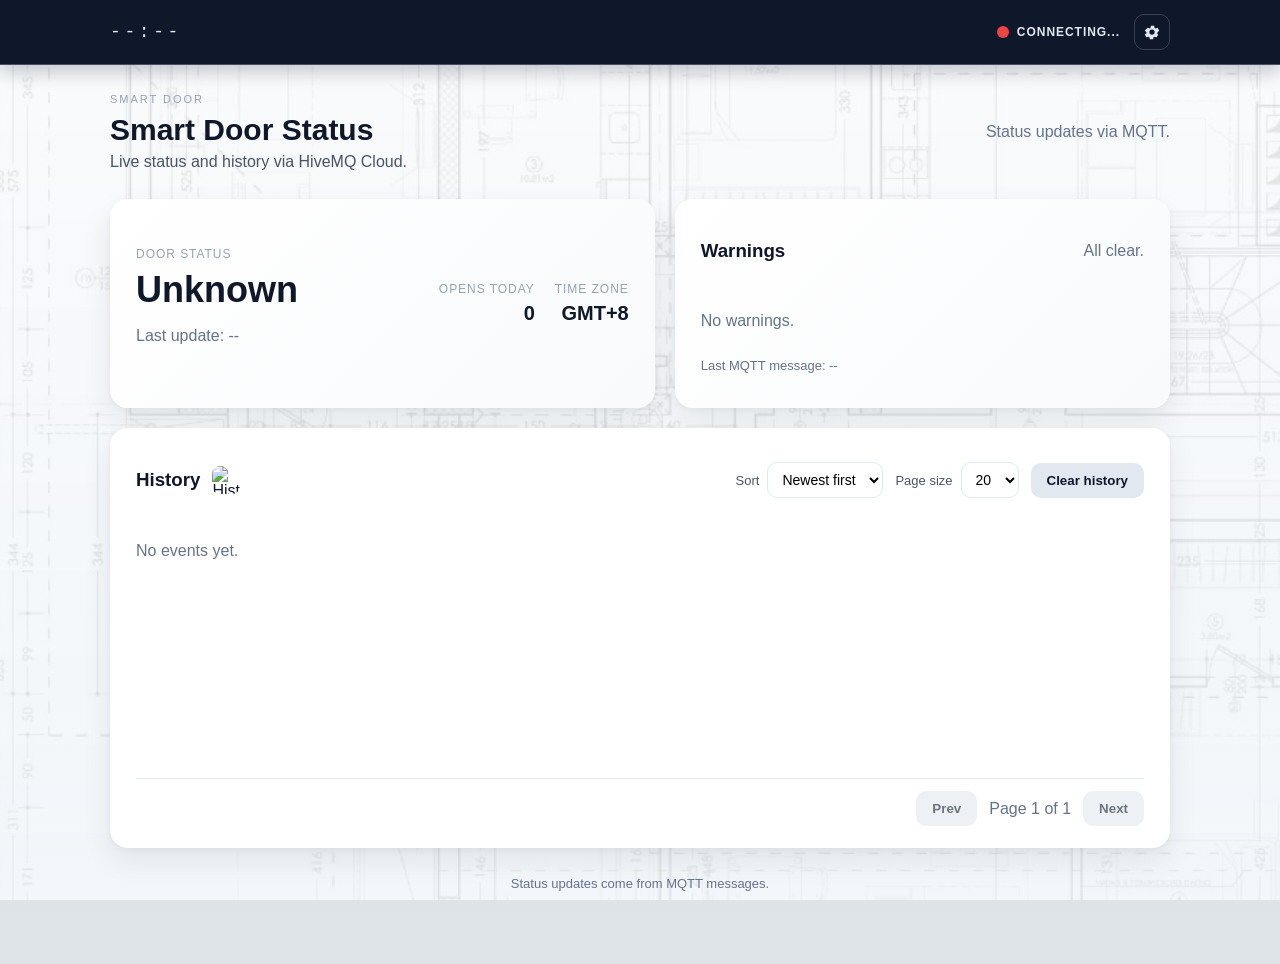
==== index.html @ 29e1babc "Add files via upload" ====
<!doctype html>
<html lang="en">
  <head>
    <meta charset="utf-8" />
    <meta name="viewport" content="width=device-width, initial-scale=1" />
    <title>Smart Door Dashboard</title>
    <link rel="stylesheet" href="styles.css" />
    <script src="https://unpkg.com/mqtt/dist/mqtt.min.js" defer></script>
    <script src="https://www.gstatic.com/firebasejs/9.23.0/firebase-app-compat.js" defer></script>
    <script src="https://www.gstatic.com/firebasejs/9.23.0/firebase-database-compat.js" defer></script>
    <script src="app.js" defer></script>
  </head>
  <body>
      <div class="topbar">
        <div class="topbar-inner">
          <span id="clockDisplay" class="topbar-title clock">--:--</span>
        <div class="topbar-right">
          <div id="connectionStatus" class="connection disconnected">
            <span id="connectionDot" class="dot" aria-hidden="true"></span>
            <span id="connectionText">Disconnected</span>
          </div>
          <button id="openSettingsBtn" class="icon-button" aria-label="Settings">
            <svg viewBox="0 0 24 24" aria-hidden="true">
              <path
                d="M19.4 13.5c.04-.5.04-1 0-1.5l2-1.5a.5.5 0 0 0 .12-.65l-1.9-3.2a.5.5 0 0 0-.6-.2l-2.3.9a7.1 7.1 0 0 0-1.3-.8l-.4-2.4a.5.5 0 0 0-.5-.4h-3.6a.5.5 0 0 0-.5.4l-.4 2.4c-.45.2-.9.46-1.3.8l-2.3-.9a.5.5 0 0 0-.6.2L2.5 9.9a.5.5 0 0 0 .12.65l2 1.5c-.04.5-.04 1 0 1.5l-2 1.5a.5.5 0 0 0-.12.65l1.9 3.2a.5.5 0 0 0 .6.2l2.3-.9c.4.34.85.6 1.3.8l.4 2.4a.5.5 0 0 0 .5.4h3.6a.5.5 0 0 0 .5-.4l.4-2.4c.45-.2.9-.46 1.3-.8l2.3.9a.5.5 0 0 0 .6-.2l1.9-3.2a.5.5 0 0 0-.12-.65l-2-1.5ZM12 15.5a3.5 3.5 0 1 1 0-7 3.5 3.5 0 0 1 0 7Z"
              />
            </svg>
          </button>
        </div>
      </div>
    </div>
    <div class="page">
      <header class="header">
        <div class="header-title">
          <p class="eyebrow">Smart Door</p>
          <h1>Smart Door Status</h1>
          <p class="subtitle">Live status and history via HiveMQ Cloud.</p>
        </div>
        <div class="header-actions">
          <span class="muted">Status updates via MQTT.</span>
        </div>
      </header>

      <main class="dashboard">
        <section class="card status-card">
          <div class="status-left">
            <p class="label">Door status</p>
            <h2 id="doorStatus">Unknown</h2>
            <p class="muted" id="lastUpdate">Last update: --</p>
          </div>
          <div class="status-right">
            <div class="metric">
              <p class="label">Opens today</p>
              <p id="opensToday" class="metric-value">0</p>
            </div>
            <div class="metric">
              <p class="label">Time zone</p>
              <p class="metric-value">GMT+8</p>
            </div>
          </div>
        </section>

        <section class="card warnings-card">
          <div class="card-header">
            <h3>Warnings</h3>
            <p id="warningSummary" class="muted">All clear.</p>
          </div>
          <div id="warningList" class="warning-list">
            <p class="muted">No warnings.</p>
          </div>
          <p class="muted small" id="lastMessageTime">
            Last MQTT message: --
          </p>
        </section>

        <section class="card history-card">
          <div class="card-header">
            <div class="history-title">
              <h3>History</h3>
              <img
                class="history-gif"
                src="https://media3.giphy.com/media/v1.Y2lkPTc5MGI3NjExeDA1eXB2bHI0MXp4M2Z0czA5ejc0cGJvNnluMmUyMWRzOGY2cXR5ayZlcD12MV9pbnRlcm5hbF9naWZfYnlfaWQmY3Q9Zw/3WdUt1PX5mlSo/giphy.gif"
                alt="History animation"
                loading="lazy"
              />
            </div>
            <div class="history-actions">
              <label class="inline-label">
                Sort
                <select id="historySort" class="select">
                  <option value="desc">Newest first</option>
                  <option value="asc">Oldest first</option>
                </select>
              </label>
              <label class="inline-label">
                Page size
                <select id="historyPageSize" class="select">
                  <option value="10">10</option>
                  <option value="20" selected>20</option>
                  <option value="50">50</option>
                </select>
              </label>
              <button id="clearHistoryBtn" class="button">Clear history</button>
            </div>
          </div>
          <div id="historyList" class="history-list">
            <p class="muted">No events yet.</p>
          </div>
          <div class="history-footer">
            <div class="history-pagination">
              <button id="historyPrevBtn" class="button">Prev</button>
              <span id="historyPageInfo" class="muted">Page 1 of 1</span>
              <button id="historyNextBtn" class="button">Next</button>
            </div>
          </div>
        </section>
      </main>

      <footer class="footer">
        <p class="muted">Status updates come from MQTT messages.</p>
      </footer>
    </div>

    <div id="settingsModal" class="modal" aria-hidden="true">
      <div class="modal-content card">
        <div class="card-header">
          <h3>Connection settings</h3>
          <button id="closeSettingsBtn" class="button">Close</button>
        </div>
        <div class="settings-grid">
          <label>
            Host
            <input
              id="hostInput"
              type="text"
              value="7be06ef8e93a46229e1aac740a263c7d.s1.eu.hivemq.cloud"
            />
          </label>
          <label>
            Port
            <input id="portInput" type="number" placeholder="8884" />
          </label>
          <label>
            Topic
            <input id="topicInput" type="text" placeholder="smartdoor/status" />
          </label>
          <label>
            Username
            <input id="usernameInput" type="text" placeholder="HiveMQ username" />
          </label>
          <label>
            Password
            <input id="passwordInput" type="password" placeholder="HiveMQ password" />
          </label>
        </div>
        <div class="modal-actions">
          <button id="connectBtn" class="button primary">Connect</button>
          <button id="disconnectBtn" class="button">Disconnect</button>
        </div>
        <p class="muted small">
          Uses secure WebSockets (wss). Save settings and connect.
        </p>
      </div>
    </div>

    <div id="warningModal" class="modal" aria-hidden="true">
      <div class="modal-content card">
        <div class="card-header">
          <h3>Warning details</h3>
          <button id="closeWarningBtn" class="button">Close</button>
        </div>
        <div id="warningDetails" class="warning-details"></div>
      </div>
    </div>
  </body>
</html>
---- styles.css ----
* {
  box-sizing: border-box;
}

html {
  background: #0f172a;
}

body {
  background-color: #0f172a;
  overscroll-behavior: none;
}

body {
  margin: 0;
  font-family: "Inter", "Segoe UI", Arial, sans-serif;
  color: #0f172a;
  background:
    linear-gradient(rgba(248, 250, 252, 0.88), rgba(241, 245, 249, 0.92)),
    url("autocad2-1.jpg") center / cover no-repeat fixed;
}

@supports (-webkit-touch-callout: none) {
  body {
    background-attachment: scroll;
  }
}

.topbar {
  position: sticky;
  top: 0;
  z-index: 10;
  width: 100%;
  border-bottom: 1px solid rgba(148, 163, 184, 0.4);
  background: #0f172a;
  color: #e2e8f0;
  font-size: 12px;
  letter-spacing: 0.08em;
  text-transform: uppercase;
  box-shadow: 0 8px 16px rgba(15, 23, 42, 0.2);
}

.topbar::after {
  content: "";
  position: absolute;
  left: 0;
  right: 0;
  bottom: 100%;
  height: 1px;
  background: #0f172a;
}

.topbar::before {
  content: "";
  position: absolute;
  left: 0;
  right: 0;
  top: calc(-40px - env(safe-area-inset-top));
  height: calc(40px + env(safe-area-inset-top));
  background: #0f172a;
}

.topbar-inner {
  max-width: 1100px;
  margin: 0 auto;
  padding: calc(14px + env(safe-area-inset-top)) 20px 14px;
  display: flex;
  justify-content: space-between;
  align-items: center;
}

.topbar-right {
  display: flex;
  align-items: center;
  gap: 14px;
}

.topbar-title {
  font-weight: 600;
}

.clock {
  font-family: "Segment7", "Digital-7", "DS-Digital", "Courier New", monospace;
  font-size: 18px;
  letter-spacing: 0.2em;
  font-weight: 500;
}

.clock.tick {
  animation: clockTick 0.35s ease-in-out;
}

@keyframes clockTick {
  0% {
    opacity: 0.5;
    transform: translateY(-2px);
  }
  100% {
    opacity: 1;
    transform: translateY(0);
  }
}
.icon-button {
  background: transparent;
  border: 1px solid rgba(226, 232, 240, 0.2);
  width: 36px;
  height: 36px;
  border-radius: 10px;
  display: inline-flex;
  align-items: center;
  justify-content: center;
  cursor: pointer;
  color: #e2e8f0;
}

.icon-button svg {
  width: 18px;
  height: 18px;
  fill: currentColor;
}

.page {
  max-width: 1100px;
  margin: 0 auto;
  padding: 28px 20px 60px;
}

.header {
  display: flex;
  justify-content: space-between;
  align-items: center;
  margin-bottom: 28px;
  gap: 16px;
}

.header-actions {
  display: flex;
  align-items: center;
  gap: 12px;
}

.header-title h1 {
  margin: 8px 0 6px;
  font-size: 30px;
}

.eyebrow {
  text-transform: uppercase;
  letter-spacing: 0.18em;
  font-size: 11px;
  color: #94a3b8;
  margin: 0;
}

h1 {
  margin: 0 0 6px;
  font-size: 28px;
}

.subtitle {
  margin: 0;
  color: #475569;
}

.connection {
  display: flex;
  align-items: center;
  gap: 8px;
  font-weight: 600;
  color: #e2e8f0;
}

.connection.connected {
  color: #22c55e;
}

.connection.disconnected {
  color: #ef4444;
}

.dot {
  width: 12px;
  height: 12px;
  border-radius: 50%;
  background: #ef4444;
}

.dot.connected {
  background: #22c55e;
}

.dot.error {
  background: #ef4444;
}

.card {
  background: #ffffff;
  border-radius: 18px;
  padding: 22px 26px;
  box-shadow:
    0 12px 30px rgba(15, 23, 42, 0.08),
    0 2px 6px rgba(15, 23, 42, 0.04);
  margin-bottom: 0;
}

.dashboard {
  display: grid;
  grid-template-columns: 1fr;
  gap: 20px;
}

.status-card {
  display: flex;
  justify-content: space-between;
  gap: 24px;
  align-items: center;
  background: linear-gradient(135deg, #ffffff 0%, #f8fafc 100%);
}

.status-left h2 {
  font-size: 36px;
  margin: 8px 0 6px;
}

.pulse {
  animation: pulse 1.2s ease-out;
}

@keyframes pulse {
  0% {
    transform: scale(1);
    color: #0f172a;
  }
  40% {
    transform: scale(1.04);
    color: #2563eb;
  }
  100% {
    transform: scale(1);
    color: #0f172a;
  }
}

.status-right {
  display: flex;
  gap: 20px;
}

.metric {
  text-align: right;
}

.metric-value {
  font-size: 20px;
  margin: 6px 0 0;
  font-weight: 600;
}

.label {
  text-transform: uppercase;
  font-size: 12px;
  letter-spacing: 0.08em;
  color: #94a3b8;
  margin: 0;
}

.muted {
  color: #64748b;
}

.muted.small {
  font-size: 13px;
  margin-top: 12px;
}

.card-header,
.history-card .card-header {
  display: flex;
  justify-content: space-between;
  align-items: center;
  gap: 16px;
  margin-bottom: 16px;
}

.history-title {
  display: flex;
  align-items: center;
  gap: 12px;
}

.history-gif {
  width: 28px;
  height: 28px;
  border-radius: 8px;
  object-fit: cover;
}

.settings-grid {
  display: grid;
  gap: 12px;
  grid-template-columns: repeat(auto-fit, minmax(200px, 1fr));
}

label {
  display: flex;
  flex-direction: column;
  gap: 6px;
  font-size: 13px;
  color: #475569;
}

.inline-label {
  flex-direction: row;
  align-items: center;
  gap: 8px;
}

input {
  padding: 10px 12px;
  border-radius: 10px;
  border: 1px solid #e2e8f0;
  font-size: 14px;
}

input:focus {
  outline: 2px solid rgba(59, 130, 246, 0.3);
  border-color: #3b82f6;
}

.select {
  padding: 8px 10px;
  border-radius: 10px;
  border: 1px solid #e2e8f0;
  background: #fff;
  font-size: 14px;
}

.button {
  border: none;
  padding: 10px 16px;
  border-radius: 10px;
  background: #e2e8f0;
  color: #0f172a;
  font-weight: 600;
  cursor: pointer;
  transition: transform 0.15s ease, box-shadow 0.15s ease;
}

.button.primary {
  background: #2563eb;
  color: #ffffff;
}

.button:hover:not(:disabled) {
  transform: translateY(-1px);
  box-shadow: 0 6px 14px rgba(37, 99, 235, 0.18);
}

.button:disabled {
  opacity: 0.6;
  cursor: not-allowed;
}

.modal {
  position: fixed;
  inset: 0;
  background: rgba(15, 23, 42, 0.4);
  display: none;
  align-items: center;
  justify-content: center;
  padding: 20px;
  z-index: 20;
}

.modal.open {
  display: flex;
}

.modal-content {
  width: min(760px, 100%);
}

.modal-actions {
  display: flex;
  gap: 12px;
  margin-top: 16px;
}

.history-list {
  display: flex;
  flex-direction: column;
  gap: 10px;
  max-height: 320px;
  overflow-y: auto;
  flex: 1;
}

.history-card {
  min-height: 420px;
  display: flex;
  flex-direction: column;
}

.warning-list {
  display: flex;
  flex-direction: column;
  gap: 10px;
}

.warning-item {
  padding: 10px 12px;
  border-radius: 10px;
  display: flex;
  align-items: center;
  justify-content: space-between;
  font-size: 14px;
  background: #f8fafc;
  border: 1px solid #e2e8f0;
}

.warning-item.warning {
  border-color: #f59e0b;
  background: #fef3c7;
}

.warning-item.critical {
  border-color: #ef4444;
  background: #fee2e2;
}

.warning-item.info {
  border-color: #38bdf8;
  background: #e0f2fe;
}

.warning-tag {
  font-weight: 600;
  text-transform: uppercase;
  font-size: 12px;
}

.warnings-card {
  background: linear-gradient(135deg, #ffffff 0%, #f8fafc 100%);
}

.history-left {
  display: flex;
  align-items: center;
  gap: 10px;
}

.warning-button {
  width: 20px;
  height: 20px;
  border-radius: 999px;
  border: none;
  background: #f59e0b;
  color: #ffffff;
  font-size: 12px;
  font-weight: 700;
  display: inline-flex;
  align-items: center;
  justify-content: center;
  cursor: pointer;
}

.warning-details {
  display: flex;
  flex-direction: column;
  gap: 10px;
  font-size: 14px;
}

.warning-detail {
  padding: 10px 12px;
  background: #f8fafc;
  border-radius: 10px;
  border: 1px solid #e2e8f0;
}

.history-actions {
  display: flex;
  align-items: center;
  gap: 12px;
  flex-wrap: wrap;
}

.history-pagination {
  display: flex;
  align-items: center;
  gap: 12px;
  justify-content: flex-end;
}

.history-footer {
  margin-top: 12px;
  padding-top: 12px;
  border-top: 1px solid #e2e8f0;
}

.history-item {
  padding: 10px 12px;
  background: #f8fafc;
  border-radius: 10px;
  display: flex;
  justify-content: space-between;
  align-items: center;
  font-size: 14px;
  border: 1px solid #e2e8f0;
}

.history-item span.status {
  font-weight: 600;
  text-transform: uppercase;
}

.footer {
  text-align: center;
  margin-top: 28px;
  font-size: 13px;
}

@media (max-width: 700px) {
  .header {
    flex-direction: column;
    align-items: flex-start;
  }

  .header-actions {
    width: 100%;
    justify-content: space-between;
  }

  .status-card {
    flex-direction: column;
    align-items: flex-start;
  }

  .status-right {
    width: 100%;
    justify-content: space-between;
  }

  .metric {
    text-align: left;
  }

  .history-card {
    min-height: 360px;
  }

  .history-actions {
    width: 100%;
    justify-content: space-between;
  }

  .inline-label {
    flex-direction: column;
    align-items: flex-start;
  }

  .history-pagination {
    width: 100%;
    justify-content: space-between;
  }

  .history-item {
    flex-direction: column;
    align-items: flex-start;
    gap: 6px;
  }
}

@media (min-width: 960px) {
  .dashboard {
    grid-template-columns: 1.1fr 1fr;
  }

  .history-card {
    grid-column: span 2;
  }
}
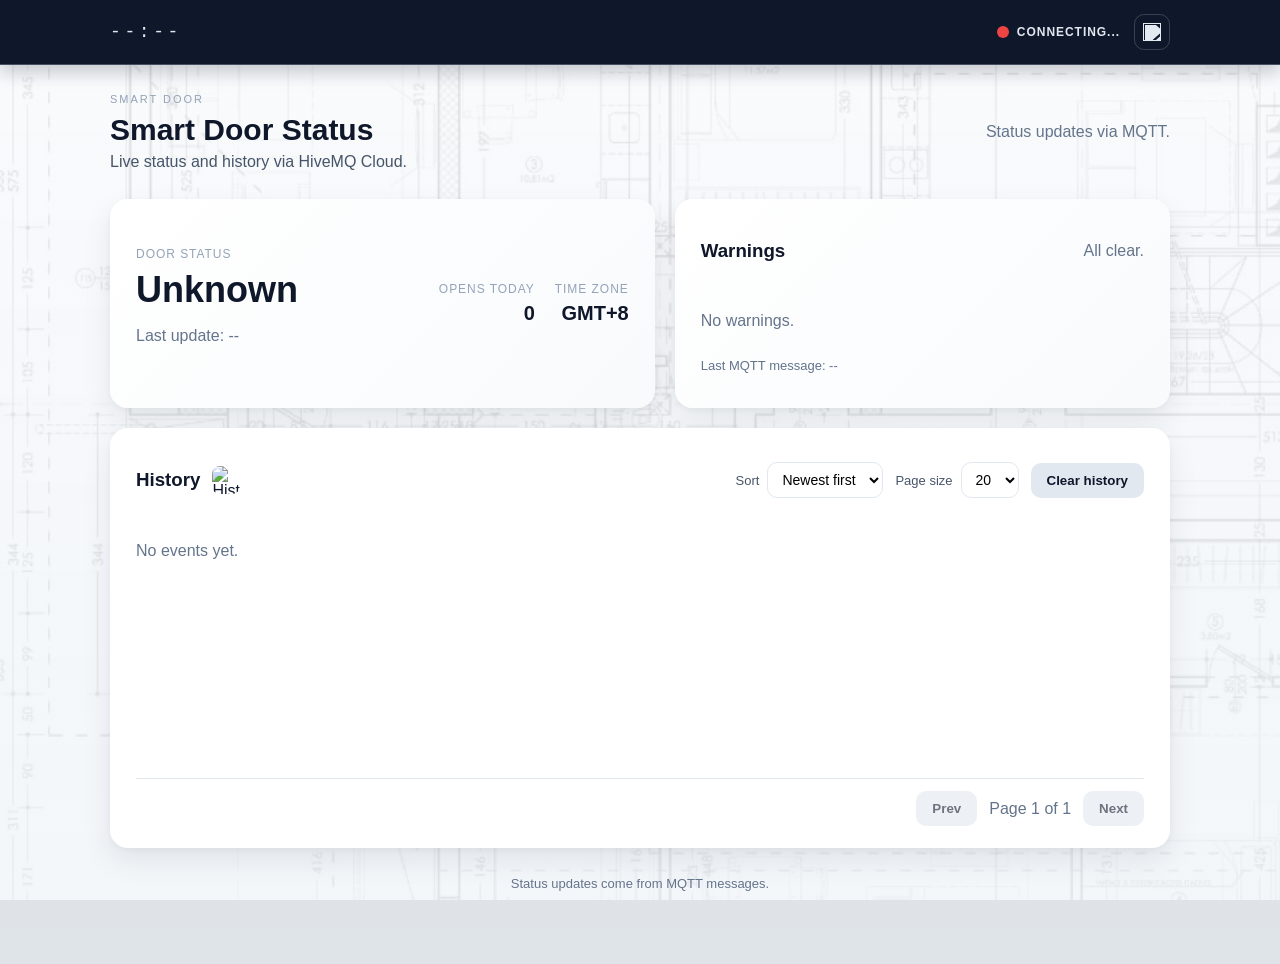
==== commit ef531bef: "Harden history deduplication and update settings icon. Prevent repeated status entries in history an" ====
--- a/index.html
+++ b/index.html
@@ -20,11 +20,11 @@
             <span id="connectionText">Disconnected</span>
           </div>
           <button id="openSettingsBtn" class="icon-button" aria-label="Settings">
-            <svg viewBox="0 0 24 24" aria-hidden="true">
-              <path
-                d="M19.4 13.5c.04-.5.04-1 0-1.5l2-1.5a.5.5 0 0 0 .12-.65l-1.9-3.2a.5.5 0 0 0-.6-.2l-2.3.9a7.1 7.1 0 0 0-1.3-.8l-.4-2.4a.5.5 0 0 0-.5-.4h-3.6a.5.5 0 0 0-.5.4l-.4 2.4c-.45.2-.9.46-1.3.8l-2.3-.9a.5.5 0 0 0-.6.2L2.5 9.9a.5.5 0 0 0 .12.65l2 1.5c-.04.5-.04 1 0 1.5l-2 1.5a.5.5 0 0 0-.12.65l1.9 3.2a.5.5 0 0 0 .6.2l2.3-.9c.4.34.85.6 1.3.8l.4 2.4a.5.5 0 0 0 .5.4h3.6a.5.5 0 0 0 .5-.4l.4-2.4c.45-.2.9-.46 1.3-.8l2.3.9a.5.5 0 0 0 .6-.2l1.9-3.2a.5.5 0 0 0-.12-.65l-2-1.5ZM12 15.5a3.5 3.5 0 1 1 0-7 3.5 3.5 0 0 1 0 7Z"
-              />
-            </svg>
+            <img
+              src="https://www.svgrepo.com/show/184521/settings-gear.svg"
+              alt=""
+              aria-hidden="true"
+            />
           </button>
         </div>
       </div>
--- a/styles.css
+++ b/styles.css
@@ -113,10 +113,12 @@
   color: #e2e8f0;
 }
 
-.icon-button svg {
+.icon-button img {
   width: 18px;
   height: 18px;
-  fill: currentColor;
+  display: block;
+  filter: brightness(0) saturate(100%) invert(93%) sepia(3%) saturate(747%)
+    hue-rotate(182deg) brightness(103%) contrast(90%);
 }
 
 .page {
@@ -551,14 +553,38 @@
 
   .history-actions {
     width: 100%;
-    justify-content: space-between;
-  }
-
-  .inline-label {
+    flex-direction: column;
+    align-items: stretch;
+    gap: 10px;
+  }
+
+  .history-card .card-header {
     flex-direction: column;
     align-items: flex-start;
   }
 
+  .history-title {
+    width: 100%;
+  }
+
+  .inline-label {
+    width: 100%;
+    flex-direction: column;
+    align-items: flex-start;
+  }
+
+  .select {
+    width: 100%;
+  }
+
+  .history-title {
+    gap: 8px;
+  }
+
+  .history-gif {
+    width: 22px;
+    height: 22px;
+  }
   .history-pagination {
     width: 100%;
     justify-content: space-between;
